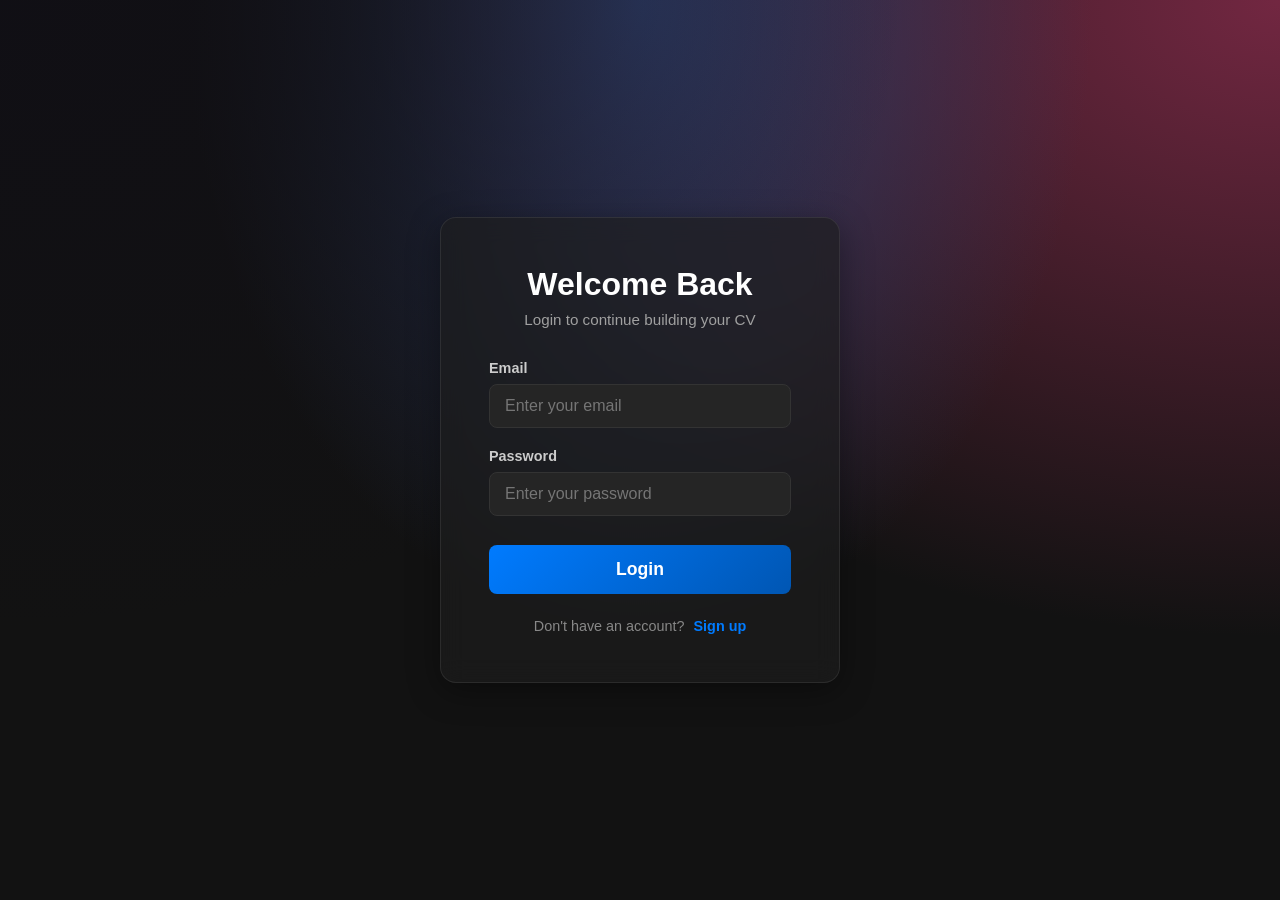
==== form.html @ eed16c17 "first commit" ====
<!DOCTYPE html>
<html lang="en">

<head>
    <meta charset="UTF-8">
    <meta name="viewport" content="width=device-width, initial-scale=1.0">
    <title>CV Builder | Create Your Profile</title>
    <link rel="stylesheet" href="style.css">
    <link rel="stylesheet" href="form.css">
    <link href="https://cdnjs.cloudflare.com/ajax/libs/font-awesome/6.0.0/css/all.min.css" rel="stylesheet">
</head>

<body>
    <nav class="navbar">
        <div class="logo">CV Builder</div>
        <div class="user-info">
            <span id="user-greeting">Welcome, User</span>
            <button onclick="logout()" class="btn-logout">Logout</button>
        </div>
    </nav>

    <div class="main-container">
        <!-- Form Section -->
        <section class="form-section">
            <div class="section-header">
                <h2><i class="fas fa-user-edit"></i> Personal Information</h2>
                <p>Fill in the details to generate your professional CV.</p>
            </div>

            <form id="cv-form">
                <div class="form-grid">
                    <div class="form-group">
                        <label>Full Name</label>
                        <input type="text" id="fullName" required placeholder="e.g. Alice Smith">
                    </div>
                    <div class="form-group">
                        <label>Father's Name</label>
                        <input type="text" id="fatherName" required placeholder="e.g. Bob Smith">
                    </div>
                    <div class="form-group">
                        <label>Date of Birth</label>
                        <input type="date" id="dob" required>
                    </div>
                    <div class="form-group">
                        <label>Age</label>
                        <input type="number" id="age" required placeholder="e.g. 25">
                    </div>
                    <div class="form-group">
                        <label>CNIC</label>
                        <input type="text" id="cnic" required placeholder="00000-0000000-0">
                    </div>
                    <div class="form-group">
                        <label>Phone Number</label>
                        <input type="tel" id="phone" required placeholder="+1 234 567 8900">
                    </div>
                    <div class="form-group full-width">
                        <label>Email</label>
                        <input type="email" id="email" required placeholder="alice@example.com">
                    </div>
                </div>

                <div class="section-header mt-4">
                    <h2><i class="fas fa-graduation-cap"></i> Education & Skills</h2>
                </div>

                <div class="form-grid">
                    <div class="form-group full-width">
                        <label>Education (Highest Degree)</label>
                        <input type="text" id="education" required
                            placeholder="e.g. BS Computer Science, XYZ University">
                    </div>
                    <div class="form-group full-width">
                        <label>Skills (Comma separated)</label>
                        <textarea id="skills" rows="3" placeholder="HTML, CSS, JavaScript, Leadership..."></textarea>
                    </div>
                    <div class="form-group full-width">
                        <label>Experience</label>
                        <textarea id="experience" rows="4" placeholder="Describe your work experience..."></textarea>
                    </div>
                </div>
            </form>
        </section>

        <!-- Template Selection Section -->
        <section class="template-section">
            <div class="section-header">
                <h2><i class="fas fa-palette"></i> Select Template</h2>
                <p>Choose a design for your CV.</p>
            </div>

            <div class="template-grid">
                <!-- Template 1: Modern Split -->
                <div class="template-card selected" onclick="selectTemplate(1)">
                    <div class="template-preview t1">
                        <div class="tp-sidebar">
                            <div class="tp-head">CONTACT</div>
                            <div class="tp-text">Email, Phone</div>
                            <br>
                            <div class="tp-head">SKILLS</div>
                            <div class="tp-text">JS, CSS, HTML</div>
                        </div>
                        <div class="tp-content">
                            <div class="tp-head" style="font-size:10px; border:none; margin-bottom:10px;">JOHN DOE</div>
                            <div class="tp-head">EXPERIENCE</div>
                            <div class="tp-text">Lorem ipsum dolor sit amet, consectetur adipiscing elit.</div>
                            <div class="tp-head">EDUCATION</div>
                            <div class="tp-text">University of XYZ</div>
                        </div>
                    </div>
                    <h4>Modern Split</h4>
                </div>

                <!-- Template 2: Executive -->
                <div class="template-card" onclick="selectTemplate(2)">
                    <div class="template-preview t2">
                        <div class="tp-header">
                            <span class="tp-header-text">JOHN DOE</span>
                            <span style="color:#e74c3c; font-size:6px;">Professional</span>
                        </div>
                        <div class="tp-body">
                            <div class="tp-head">EXPERIENCE HISTORY</div>
                            <div class="tp-text">Sed do eiusmod tempor incididunt ut labore et dolore magna aliqua.
                            </div>
                            <br>
                            <div class="tp-head">EDUCATION</div>
                            <div class="tp-text">Ut enim ad minim veniam, quis nostrud exercitation.</div>
                        </div>
                    </div>
                    <h4>Executive</h4>
                </div>

                <!-- Template 3: Tech Minimal -->
                <div class="template-card" onclick="selectTemplate(3)">
                    <div class="template-preview t3">
                        <div class="tp-body">
                            <div class="tp-main-mini">
                                <span class="tp-head">EDUCATION</span>
                                <div class="tp-text">Duis aute irure dolor in reprehenderit.</div>
                                <br>
                                <span class="tp-head">WORK</span>
                                <div class="tp-text">Excepteur sint occaecat cupidatat non proident.</div>
                            </div>
                            <div class="tp-sidebar-mini">
                                <span class="tp-head" style="border-bottom:2px solid #00b894;">DOB</span>
                                <div class="tp-text">01/01/1990</div>
                            </div>
                        </div>
                    </div>
                    <h4>Tech Minimal</h4>
                </div>

                <!-- Template 4: Classic Grid -->
                <div class="template-card" onclick="selectTemplate(4)">
                    <div class="template-preview t4">
                        <div class="tp-border">
                            <div class="tp-header">JOHN DOE</div>
                            <div class="tp-box tp-full">
                                <div class="tp-head">PROFILE</div>
                                <div class="tp-text">Summary of qualifications...</div>
                            </div>
                            <div class="tp-box tp-half">
                                <div class="tp-head">SKILLS</div>
                                <div class="tp-text">List of skills...</div>
                            </div>
                            <div class="tp-box tp-half">
                                <div class="tp-head">EDU</div>
                                <div class="tp-text">Degree details...</div>
                            </div>
                        </div>
                    </div>
                    <h4>Classic Grid</h4>
                </div>
            </div>

            <div class="action-area">
                <button type="button" onclick="generateCV()" class="btn-generate">
                    Generate CV <i class="fas fa-arrow-right"></i>
                </button>
            </div>
        </section>
    </div>

    <script src="form.js"></script>
</body>

</html>
---- style.css ----
/* Global Variables - Dark/Premium Theme */
:root {
    --primary-color: #ffffff;
    --secondary-color: #a0a0a0;
    --accent-color: #007bff;
    --bg-color: #121212;
    --card-bg: #1e1e1e;
    --text-color: #e0e0e0;
    --border-color: #333;
    --input-bg: #252525;
    --shadow: 0 8px 32px 0 rgba(0, 0, 0, 0.37);
}

* {
    margin: 0;
    padding: 0;
    box-sizing: border-box;
    font-family: 'Segoe UI', Tahoma, Geneva, Verdana, sans-serif;
}

body {
    background-color: var(--bg-color);
    background-image:
        radial-gradient(at 0% 0%, hsla(253, 16%, 7%, 1) 0, transparent 50%),
        radial-gradient(at 50% 0%, hsla(225, 39%, 30%, 1) 0, transparent 50%),
        radial-gradient(at 100% 0%, hsla(339, 49%, 30%, 1) 0, transparent 50%);
    color: var(--text-color);
    display: flex;
    justify-content: center;
    align-items: center;
    min-height: 100vh;
}

/* Auth Container - Glassmorphism */
.auth-container {
    background: rgba(30, 30, 30, 0.65);
    backdrop-filter: blur(12px);
    -webkit-backdrop-filter: blur(12px);
    border-radius: 16px;
    border: 1px solid rgba(255, 255, 255, 0.08);
    width: 400px;
    padding: 3rem;
    box-shadow: var(--shadow);
    text-align: center;
}

.auth-header h2 {
    margin-bottom: 0.5rem;
    color: var(--primary-color);
    font-size: 2rem;
    font-weight: 700;
}

.auth-header p {
    color: var(--secondary-color);
    font-size: 0.95rem;
    margin-bottom: 2rem;
}

/* Forms */
.form-group {
    margin-bottom: 1.2rem;
    text-align: left;
}

.form-group label {
    display: block;
    margin-bottom: 0.5rem;
    font-size: 0.9rem;
    font-weight: 600;
    color: #ccc;
}

.form-group input {
    width: 100%;
    padding: 12px 15px;
    background: var(--input-bg);
    border: 1px solid var(--border-color);
    border-radius: 8px;
    font-size: 1rem;
    color: #fff;
    transition: all 0.3s ease;
}

.form-group input:focus {
    border-color: var(--accent-color);
    box-shadow: 0 0 0 2px rgba(0, 123, 255, 0.25);
    outline: none;
    background: #2a2a2a;
}

.btn {
    width: 100%;
    padding: 14px;
    background: linear-gradient(135deg, #007bff 0%, #0056b3 100%);
    color: white;
    border: none;
    border-radius: 8px;
    cursor: pointer;
    font-size: 1.1rem;
    font-weight: 600;
    transition: transform 0.2s, box-shadow 0.2s;
    margin-top: 10px;
}

.btn:hover {
    transform: translateY(-2px);
    box-shadow: 0 5px 15px rgba(0, 123, 255, 0.4);
}

.btn:active {
    transform: translateY(0);
}

.toggle-text {
    margin-top: 1.5rem;
    font-size: 0.9rem;
    color: #888;
}

.toggle-text a {
    color: var(--accent-color);
    text-decoration: none;
    font-weight: 600;
    cursor: pointer;
    margin-left: 5px;
    transition: color 0.3s;
}

.toggle-text a:hover {
    color: #4da3ff;
    text-decoration: underline;
}

/* Hidden Utility */
.hidden {
    display: none;
}

/* Error Message */
.error-msg {
    background: rgba(220, 53, 69, 0.1);
    color: #ff6b6b;
    padding: 10px;
    border-radius: 6px;
    font-size: 0.85rem;
    margin-bottom: 1.5rem;
    display: none;
    border: 1px solid rgba(220, 53, 69, 0.2);
}
---- form.css ----
/* Navbar */
.navbar {
    position: fixed;
    top: 0;
    width: 100%;
    background: #1a1a1a;
    padding: 1rem 2rem;
    box-shadow: 0 2px 4px rgba(0, 0, 0, 0.2);
    display: flex;
    justify-content: space-between;
    align-items: center;
    z-index: 100;
    border-bottom: 1px solid #333;
}

.logo {
    font-size: 1.5rem;
    font-weight: 700;
    color: #fff;
}

.user-info {
    color: #ccc;
}

.btn-logout {
    padding: 5px 15px;
    background: transparent;
    border: 1px solid #dc3545;
    color: #dc3545;
    border-radius: 4px;
    cursor: pointer;
    margin-left: 10px;
}

.btn-logout:hover {
    background: #dc3545;
    color: white;
}

/* Main Layout */
.main-container {
    display: flex;
    flex-direction: column;
    gap: 3rem;
    max-width: 1000px;
    margin: 80px auto 40px;
    padding: 20px;
}

.form-section,
.template-section {
    background: #252525;
    /* Dark Card */
    padding: 2.5rem;
    border-radius: 12px;
    box-shadow: 0 4px 15px rgba(0, 0, 0, 0.3);
    border: 1px solid #333;
    color: #e0e0e0;
}

.section-header {
    margin-bottom: 1.5rem;
    border-bottom: 1px solid #444;
    padding-bottom: 15px;
}

.section-header h2 {
    font-size: 1.4rem;
    color: #fff;
    display: flex;
    align-items: center;
    gap: 10px;
}

.section-header p {
    font-size: 0.95rem;
    color: #aaa;
    margin-top: 5px;
}

.mt-4 {
    margin-top: 2rem;
}

/* Grid Form */
.form-grid {
    display: grid;
    grid-template-columns: 1fr 1fr;
    gap: 20px;
}

.full-width {
    grid-column: 1 / -1;
}

.form-group label {
    font-size: 0.9rem;
    color: #ccc;
    margin-bottom: 8px;
    display: block;
}

.form-group input,
.form-group textarea {
    width: 100%;
    padding: 12px 15px;
    background: #333;
    border: 1px solid #444;
    border-radius: 6px;
    font-size: 0.95rem;
    color: #fff;
    transition: all 0.3s;
}

.form-group input:focus,
.form-group textarea:focus {
    border-color: var(--accent-color);
    outline: none;
    background: #3a3a3a;
}

.form-group textarea {
    resize: vertical;
}

/* Template Grid (2 per row) */
.template-grid {
    display: grid;
    grid-template-columns: 1fr 1fr;
    /* Exact 2 columns */
    gap: 40px;
    margin-bottom: 40px;
}

@media (max-width: 768px) {
    .template-grid {
        grid-template-columns: 1fr;
    }
}

.template-card {
    border: 3px solid #444;
    border-radius: 12px;
    cursor: pointer;
    padding: 15px;
    text-align: center;
    transition: all 0.3s;
    background: #333;
    box-shadow: 0 4px 10px rgba(0, 0, 0, 0.2);
}

.template-card:hover {
    transform: translateY(-8px);
    border-color: #666;
    box-shadow: 0 10px 25px rgba(0, 0, 0, 0.4);
}

.template-card.selected {
    border-color: var(--accent-color);
    background: #2a3b4c;
}

.template-card h4 {
    margin-top: 15px;
    color: #fff;
}

.template-preview {
    height: 350px;
    background: #fff;
    /* Templates are usually white on paper */
    border: 1px solid #ddd;
    margin-bottom: 10px;
    position: relative;
    overflow: hidden;
    text-align: left;
    font-size: 4px;
    color: #555;
    padding: 15px;
}

/* Mini Previews Style */
.tp-text {
    width: 100%;
    margin-bottom: 4px;
    line-height: 1.4;
    color: #777;
    text-align: justify;
}

.tp-head {
    font-weight: bold;
    font-size: 6px;
    color: #333;
    margin-bottom: 5px;
    border-bottom: 1px solid #eee;
}

.tp-section {
    margin-bottom: 15px;
}

/* T1: Modern Split (Left Dark, Right White) */
.t1 {
    display: flex;
    flex-direction: row;
    padding: 0 !important;
}

.t1 .tp-sidebar {
    width: 35%;
    background: #2c3e50;
    height: 100%;
    padding: 10px;
    color: #bdc3c7;
    display: flex;
    flex-direction: column;
    gap: 5px;
}

.t1 .tp-content {
    width: 65%;
    padding: 15px;
    display: flex;
    flex-direction: column;
    gap: 10px;
}

.t1 .tp-head {
    color: #fff;
    border-bottom: 1px solid #444;
}

.t1 .tp-text {
    color: #888;
}

.t1 .tp-content .tp-head {
    color: #2c3e50;
    border-bottom: 2px solid #3498db;
}

.t1 .tp-content .tp-text {
    color: #555;
}

/* T2: Executive (Top Dark Header, White Body) */
.t2 {
    display: flex;
    flex-direction: column;
    padding: 0 !important;
}

.t2 .tp-header {
    height: 60px;
    background: #1a252f;
    width: 100%;
    display: flex;
    align-items: center;
    justify-content: space-between;
    padding: 0 15px;
    margin: 0;
}

.t2 .tp-header-text {
    color: #fff;
    font-weight: bold;
    font-family: serif;
    font-size: 8px;
}

.t2 .tp-body {
    padding: 15px;
}

.t2 .tp-head {
    color: #2c3e50;
    border-bottom: 1px solid #e74c3c;
    font-family: serif;
}

/* T3: Tech Minimal (Green Top Bar, Grid) */
.t3 {
    display: flex;
    flex-direction: column;
    padding: 0 !important;
    position: relative;
}

.t3::before {
    content: '';
    position: absolute;
    top: 0;
    left: 0;
    width: 100%;
    height: 5px;
    background: #00b894;
}

.t3 .tp-body {
    padding: 20px;
    display: grid;
    grid-template-columns: 2fr 1fr;
    gap: 10px;
    margin-top: 10px;
}

.t3 .tp-head {
    border: none;
    background: #f1f2f6;
    display: inline-block;
    padding: 2px 5px;
    color: #333;
    font-family: monospace;
}

.t3 .tp-sidebar-mini {
    grid-column: 2;
    border-left: 1px solid #eee;
    padding-left: 5px;
}

.t3 .tp-main-mini {
    grid-column: 1;
}

/* T4: Classic Grid (Boxed) */
.t4 {
    padding: 15px;
    background: #f0f0f0;
}

.t4 .tp-border {
    background: #fff;
    padding: 10px;
    height: 100%;
    display: flex;
    flex-wrap: wrap;
    gap: 5px;
    align-content: flex-start;
}

.t4 .tp-header {
    width: 100%;
    text-align: center;
    font-family: serif;
    border-bottom: 2px solid #333;
    margin-bottom: 10px;
    padding-bottom: 5px;
    font-size: 10px;
    color: #000;
}

.t4 .tp-box {
    border: 1px solid #ddd;
    background: #fafafa;
    padding: 5px;
    margin-bottom: 5px;
}

.t4 .tp-full {
    width: 100%;
}

.t4 .tp-half {
    width: 48%;
}

.t4 .tp-head {
    font-family: serif;
    border-bottom: 1px solid #ccc;
    margin-bottom: 3px;
}

.action-area {
    margin-top: 30px;
    text-align: right;
    border-top: 1px solid #444;
    padding-top: 20px;
}

.btn-generate {
    background: var(--accent-color);
    color: white;
    border: none;
    padding: 15px 40px;
    border-radius: 8px;
    font-size: 1.1rem;
    font-weight: 600;
    cursor: pointer;
    transition: all 0.3s;
    box-shadow: 0 4px 15px rgba(0, 123, 255, 0.3);
}

.btn-generate:hover {
    background: #0056b3;
    transform: translateY(-2px);
    box-shadow: 0 6px 20px rgba(0, 123, 255, 0.4);
}
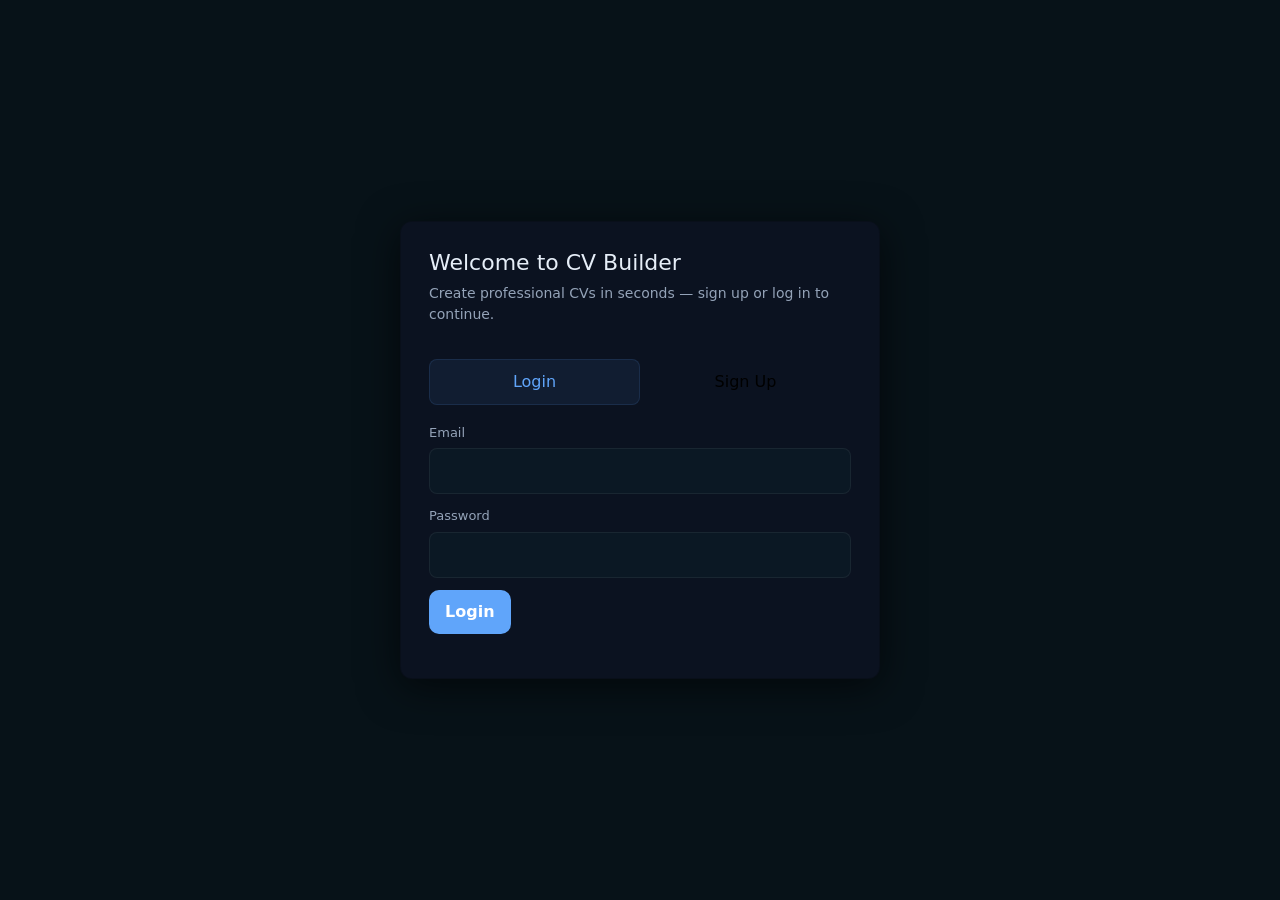
==== commit 07ee32da: "Cv Builder" ====
--- a/form.html
+++ b/form.html
@@ -1,186 +1,93 @@
-<!DOCTYPE html>
+<!doctype html>
 <html lang="en">
+<head>
+  <meta charset="utf-8" />
+  <meta name="viewport" content="width=device-width, initial-scale=1" />
+  <title>CV Builder — Form</title>
+  <link href="https://cdn.jsdelivr.net/npm/bootstrap@5.3.2/dist/css/bootstrap.min.css" rel="stylesheet">
+  <link rel="stylesheet" href="assets/css/style.css" />
+</head>
+<body>
+  <!-- Fixed Navbar (authenticated) -->
+  <nav class="dash-navbar fixed-top">
+    <div class="dash-nav-inner">
+      <!-- <div class="brand">
+        <img src="https://via.placeholder.com/36" alt="logo" class="brand-logo"/>
+        <strong class="brand-name">CV Builder</strong>
+      </div> -->
+      <div class="nav-actions">
+        <label class="switch" title="Toggle theme">
+          <input id="navThemeToggle" type="checkbox" />
+          <span class="slider"></span>
+        </label>
+        <button id="createBtn" class="btn btn-sm btn-primary">Create</button>
+        <button id="logoutBtn" class="btn btn-sm btn-outline-secondary">Logout</button>
+      </div>
+    </div>
+  </nav>
 
-<head>
-    <meta charset="UTF-8">
-    <meta name="viewport" content="width=device-width, initial-scale=1.0">
-    <title>CV Builder | Create Your Profile</title>
-    <link rel="stylesheet" href="style.css">
-    <link rel="stylesheet" href="form.css">
-    <link href="https://cdnjs.cloudflare.com/ajax/libs/font-awesome/6.0.0/css/all.min.css" rel="stylesheet">
-</head>
+  <main class="form-page">
+    <div class="form-grid">
+      <section class="form-panel main-panel">
+        <div style="display:flex;align-items:center;justify-content:space-between">
+          <h2>Your Information</h2>
+          <div style="display:flex;gap:10px;align-items:center">
+            <button id="themeToggle" class="btn secondary">Toggle Theme</button>
+            <button id="saveCvBtn" class="btn secondary">Save CV</button>
+          </div>
+        </div>
+        <form id="cvForm" class="form">
+          <div class="form-field"><label>Title (Resume title)</label><input id="title" placeholder="e.g., Senior Frontend Developer"/></div>
+          <div class="form-field"><label>Full Name</label><input id="fullName" required/></div>
+          <div class="form-field"><label>Father Name</label><input id="fatherName"/></div>
+          <div class="form-field"><label>Age</label><input id="age" type="number"/></div>
+          <div class="form-field"><label>Education (summary)</label><textarea id="education" rows="2"></textarea></div>
+          <div class="form-field"><label>Experience (summary)</label><textarea id="experience" rows="3"></textarea></div>
+          <div class="form-field"><label>Profile Summary</label><textarea id="profile" rows="3" placeholder="Short professional summary"></textarea></div>
+          <div class="form-field"><label>Date of Birth</label><input id="dob" type="date"/></div>
+          <div class="form-field"><label>CNIC</label><input id="cnic"/></div>
+          <div class="form-field"><label>Religion</label><input id="religion" placeholder="e.g., Islam, Christianity"/></div>
+          <div class="form-field"><label>Phone Number</label><input id="phone"/></div>
+          <div class="form-field"><label>Languages</label><input id="languages" placeholder="Comma separated (e.g., English, Urdu)"/></div>
+          <div class="form-field"><label>Skills</label><input id="skills" placeholder="Comma separated"/></div>
 
-<body>
-    <nav class="navbar">
-        <div class="logo">CV Builder</div>
-        <div class="user-info">
-            <span id="user-greeting">Welcome, User</span>
-            <button onclick="logout()" class="btn-logout">Logout</button>
-        </div>
-    </nav>
-
-    <div class="main-container">
-        <!-- Form Section -->
-        <section class="form-section">
-            <div class="section-header">
-                <h2><i class="fas fa-user-edit"></i> Personal Information</h2>
-                <p>Fill in the details to generate your professional CV.</p>
-            </div>
-
-            <form id="cv-form">
-                <div class="form-grid">
-                    <div class="form-group">
-                        <label>Full Name</label>
-                        <input type="text" id="fullName" required placeholder="e.g. Alice Smith">
-                    </div>
-                    <div class="form-group">
-                        <label>Father's Name</label>
-                        <input type="text" id="fatherName" required placeholder="e.g. Bob Smith">
-                    </div>
-                    <div class="form-group">
-                        <label>Date of Birth</label>
-                        <input type="date" id="dob" required>
-                    </div>
-                    <div class="form-group">
-                        <label>Age</label>
-                        <input type="number" id="age" required placeholder="e.g. 25">
-                    </div>
-                    <div class="form-group">
-                        <label>CNIC</label>
-                        <input type="text" id="cnic" required placeholder="00000-0000000-0">
-                    </div>
-                    <div class="form-group">
-                        <label>Phone Number</label>
-                        <input type="tel" id="phone" required placeholder="+1 234 567 8900">
-                    </div>
-                    <div class="form-group full-width">
-                        <label>Email</label>
-                        <input type="email" id="email" required placeholder="alice@example.com">
-                    </div>
-                </div>
-
-                <div class="section-header mt-4">
-                    <h2><i class="fas fa-graduation-cap"></i> Education & Skills</h2>
-                </div>
-
-                <div class="form-grid">
-                    <div class="form-group full-width">
-                        <label>Education (Highest Degree)</label>
-                        <input type="text" id="education" required
-                            placeholder="e.g. BS Computer Science, XYZ University">
-                    </div>
-                    <div class="form-group full-width">
-                        <label>Skills (Comma separated)</label>
-                        <textarea id="skills" rows="3" placeholder="HTML, CSS, JavaScript, Leadership..."></textarea>
-                    </div>
-                    <div class="form-group full-width">
-                        <label>Experience</label>
-                        <textarea id="experience" rows="4" placeholder="Describe your work experience..."></textarea>
-                    </div>
-                </div>
-            </form>
-        </section>
-
-        <!-- Template Selection Section -->
-        <section class="template-section">
-            <div class="section-header">
-                <h2><i class="fas fa-palette"></i> Select Template</h2>
-                <p>Choose a design for your CV.</p>
-            </div>
-
-            <div class="template-grid">
-                <!-- Template 1: Modern Split -->
-                <div class="template-card selected" onclick="selectTemplate(1)">
-                    <div class="template-preview t1">
-                        <div class="tp-sidebar">
-                            <div class="tp-head">CONTACT</div>
-                            <div class="tp-text">Email, Phone</div>
-                            <br>
-                            <div class="tp-head">SKILLS</div>
-                            <div class="tp-text">JS, CSS, HTML</div>
-                        </div>
-                        <div class="tp-content">
-                            <div class="tp-head" style="font-size:10px; border:none; margin-bottom:10px;">JOHN DOE</div>
-                            <div class="tp-head">EXPERIENCE</div>
-                            <div class="tp-text">Lorem ipsum dolor sit amet, consectetur adipiscing elit.</div>
-                            <div class="tp-head">EDUCATION</div>
-                            <div class="tp-text">University of XYZ</div>
-                        </div>
-                    </div>
-                    <h4>Modern Split</h4>
-                </div>
-
-                <!-- Template 2: Executive -->
-                <div class="template-card" onclick="selectTemplate(2)">
-                    <div class="template-preview t2">
-                        <div class="tp-header">
-                            <span class="tp-header-text">JOHN DOE</span>
-                            <span style="color:#e74c3c; font-size:6px;">Professional</span>
-                        </div>
-                        <div class="tp-body">
-                            <div class="tp-head">EXPERIENCE HISTORY</div>
-                            <div class="tp-text">Sed do eiusmod tempor incididunt ut labore et dolore magna aliqua.
-                            </div>
-                            <br>
-                            <div class="tp-head">EDUCATION</div>
-                            <div class="tp-text">Ut enim ad minim veniam, quis nostrud exercitation.</div>
-                        </div>
-                    </div>
-                    <h4>Executive</h4>
-                </div>
-
-                <!-- Template 3: Tech Minimal -->
-                <div class="template-card" onclick="selectTemplate(3)">
-                    <div class="template-preview t3">
-                        <div class="tp-body">
-                            <div class="tp-main-mini">
-                                <span class="tp-head">EDUCATION</span>
-                                <div class="tp-text">Duis aute irure dolor in reprehenderit.</div>
-                                <br>
-                                <span class="tp-head">WORK</span>
-                                <div class="tp-text">Excepteur sint occaecat cupidatat non proident.</div>
-                            </div>
-                            <div class="tp-sidebar-mini">
-                                <span class="tp-head" style="border-bottom:2px solid #00b894;">DOB</span>
-                                <div class="tp-text">01/01/1990</div>
-                            </div>
-                        </div>
-                    </div>
-                    <h4>Tech Minimal</h4>
-                </div>
-
-                <!-- Template 4: Classic Grid -->
-                <div class="template-card" onclick="selectTemplate(4)">
-                    <div class="template-preview t4">
-                        <div class="tp-border">
-                            <div class="tp-header">JOHN DOE</div>
-                            <div class="tp-box tp-full">
-                                <div class="tp-head">PROFILE</div>
-                                <div class="tp-text">Summary of qualifications...</div>
-                            </div>
-                            <div class="tp-box tp-half">
-                                <div class="tp-head">SKILLS</div>
-                                <div class="tp-text">List of skills...</div>
-                            </div>
-                            <div class="tp-box tp-half">
-                                <div class="tp-head">EDU</div>
-                                <div class="tp-text">Degree details...</div>
-                            </div>
-                        </div>
-                    </div>
-                    <h4>Classic Grid</h4>
-                </div>
-            </div>
-
-            <div class="action-area">
-                <button type="button" onclick="generateCV()" class="btn-generate">
-                    Generate CV <i class="fas fa-arrow-right"></i>
-                </button>
-            </div>
-        </section>
+          <div style="display:flex;gap:8px;align-items:center;margin-top:8px">
+            <button id="saveBtn" type="button" class="btn">Save Draft</button>
+            <button id="saveCvBtn" type="button" class="btn secondary">Save CV</button>
+            <button id="applyBtn" type="button" class="btn secondary">Apply to Template</button>
+          </div>
+        </form>
+      </section>
     </div>
 
-    <script src="form.js"></script>
+    <section class="templates-section">
+      <div class="templates-wrap">
+        <div class="side-panel form-panel">
+          <h2>Saved CVs</h2>
+          <div id="savedList" style="display:grid;gap:10px;margin-bottom:12px">
+            <!-- Saved CVs will appear here -->
+          </div>
+        </div>
+        <div class="templates-panel form-panel">
+          <!-- <div style="display:flex;align-items:center;justify-content:space-between">
+            <h2>CV Templates</h2>
+            <button id="toggleSaved" class="btn secondary" title="Show Saved CVs" style="font-size:13px;padding:6px">Saved</button>
+          </div>
+          <p class="muted">Pick a template and click <strong>Apply</strong> to generate your CV.</p> -->
+
+          <div class="templates-grid" id="templatesGrid">
+            <!-- Template cards will be loaded here
+            Inline back button as a centered grid item -->
+            <a href="dashboard.html" class="back-box" aria-label="Back to Dashboard">⬅ Back to Dashboard</a>
+          </div>
+
+        </div>
+      </div>
+
+    </section>
+  </main>
+
+  <script src="https://cdn.jsdelivr.net/npm/bootstrap@5.3.2/dist/js/bootstrap.bundle.min.js"></script>
+  <script src="assets/js/form.js"></script>
 </body>
-
 </html>
--- a/assets/css/style.css
+++ b/assets/css/style.css
@@ -0,0 +1,183 @@
+/* Shared styles — clean, modern UI */
+:root{
+  --bg:#071218; /* dark navy black */
+  --card:#0b1220; /* card background */
+  --primary:#60a5fa; /* accent blue */
+  --muted:#94a3b8; /* muted text */
+  --accent:#06b6d4;
+  --danger:#ef4444;
+  --text:#e6eef8;
+  --input-bg:#0b1824;
+  --input-border:rgba(255,255,255,0.06);
+  --muted-bg:#071922;
+  --card-shadow: 0 8px 40px rgba(0,0,0,0.6);
+}
+
+/* Light theme override */
+body.light{
+  --bg:#fff7ed;
+  --card:#ffffff;
+  --primary:#f59e0b;
+  --muted:#6b7280;
+  --accent:#06b6d4;
+  --danger:#ef4444;
+  --text:#0f172a;
+  --input-bg:#fbfdff;
+  --input-border:#e6eef8;
+  --muted-bg:#fafafa;
+  --card-shadow:0 6px 30px rgba(44,62,80,0.08);
+}
+
+*{box-sizing:border-box;font-family:Inter,ui-sans-serif,system-ui,Segoe UI,Roboto,"Helvetica Neue",Arial}
+html,body{height:100%;margin:0;background:linear-gradient(180deg,#071218 0%,var(--bg) 100%);color:var(--text)}
+.main{min-height:100%}
+.auth-page{display:flex;align-items:center;justify-content:center;height:100vh;padding:20px}
+.card{background:var(--card);border-radius:12px;box-shadow:var(--card-shadow);padding:28px;max-width:480px;width:100%}
+.auth-card h1{margin:0;font-size:22px;color:var(--text)}
+.muted{color:var(--muted);font-size:14px;margin-top:6px}
+.auth-tabs{display:flex;margin:18px 0}
+.tab{flex:1;padding:10px;border-radius:8px;border:1px solid transparent;background:transparent;cursor:pointer}
+.tab.active{background:rgba(96,165,250,0.08);color:var(--primary);border-color:rgba(96,165,250,0.12)}
+.auth-form .form-row{margin-bottom:12px}
+.auth-form label{display:block;font-size:13px;color:var(--muted);margin-bottom:6px}
+.auth-form input, .form input, .form textarea, .form select{width:100%;padding:10px;border-radius:8px;border:1px solid var(--input-border);background:var(--input-bg);color:var(--text)}
+.btn{display:inline-block;background:var(--primary);color:white;padding:10px 16px;border-radius:10px;border:none;cursor:pointer;font-weight:600}
+.btn.secondary{background:transparent;color:var(--primary);border:1px solid rgba(255,255,255,0.06)}
+body.light .btn.secondary{background:#fff7ed;color:var(--primary);border-color:rgba(245,158,11,0.12)}
+.form-actions{display:flex;align-items:center;justify-content:space-between;margin-top:10px}
+.message{color:var(--danger);margin-top:8px}
+.hidden{display:none}
+
+/* Form page styles */
+.form-page{padding:30px;max-width:1100px;margin:24px auto}
+.form-grid{display:grid;grid-template-columns:1fr 420px;gap:24px}
+.form-panel{background:var(--card);padding:18px;border-radius:12px}
+.form-panel h2{margin-top:0}
+.form-field{margin-bottom:12px}
+.form-field label{display:block;font-size:13px;color:var(--muted);margin-bottom:6px}
+.form-field input, .form-field textarea, .form-field select{width:100%;padding:10px;border-radius:8px;border:1px solid #e6eef8}
+.templates-grid{display:grid;grid-template-columns:repeat(2,1fr);gap:12px;margin-top:12px}
+.template-card{background:var(--muted-bg);border-radius:10px;padding:10px;border:1px solid rgba(255,255,255,0.03);cursor:pointer;display:flex;flex-direction:column;min-height:160px;justify-content:space-between;width:100%;max-width:220px}
+.template-card.selected{outline:3px solid rgba(96,165,250,0.14);box-shadow:0 10px 30px rgba(96,165,250,0.06)}
+.saved-card{background:var(--card);padding:8px;border-radius:8px;border:1px solid rgba(255,255,255,0.04)}
+.saved-card .muted{font-size:12px;color:var(--muted)}
+.template-actions{display:flex;justify-content:space-between;gap:8px}
+.template-preview{flex:1;border-radius:6px;background:var(--card);padding:8px;overflow:hidden;color:var(--text)}
+
+/* Final CV page */
+.final-page{padding:20px;max-width:900px;margin:14px auto}
+.cv-actions{display:flex;justify-content:flex-end;gap:12px;margin-bottom:10px}
+
+/* Responsive */
+@media (max-width:900px){
+  .form-grid{grid-template-columns:1fr}
+  .template-card{height:170px}
+}
+
+/* Dashboard fixed navbar + layout */
+.dash-navbar{position:static;top:0;left:0;right:0;width:100%;height:64px;padding:10px 20px;background:linear-gradient(90deg, rgba(2,6,23,0.95), rgba(6,11,20,0.9));z-index:100000;backdrop-filter:blur(6px);box-shadow:0 6px 18px rgba(2,6,23,0.45);transform:none;will-change:transform}
+.dash-nav-inner{max-width:1440px;margin:0 auto;display:flex;align-items:center;justify-content:space-between;gap:12px}
+.brand{display:flex;align-items:center;gap:10px}
+.brand-name{font-weight:700;color:var(--text)}
+.nav-actions{display:flex;align-items:center;gap:10px}
+
+/* Ensure CV templates render as full page content (no internal scroll) and are responsive */
+.cv-template{overflow:visible;max-width:720px;width:100%;margin:24px auto;min-height:auto}
+.cv-template .cv-shell{height:auto;overflow:visible}
+@media (max-width:720px){ .cv-template{margin:12px;padding:14px;width:100%} .t1-header,.t2-top,.t3-side,.t4-head{top:72px} }
+.nav-actions .btn{border-radius:8px;padding:8px 12px}
+.nav-actions .btn.btn-primary{background:var(--primary);border:none}
+.nav-actions .btn:hover{transform:translateY(-1px);transition:all .12s ease}
+
+/* Ensure page scrolls (not inner elements) and content isn't hidden */
+html, body { height: auto; overflow-y: auto }
+.dashboard-frame, .form-page, .final-page { padding-top: 84px }
+@media (max-width:720px){ .dashboard-frame, .form-page, .final-page { padding-top: 72px } }
+
+/* simple toggle switch */
+.switch{display:inline-block;position:relative;width:44px;height:24px}
+.switch input{display:none}
+.switch .slider{position:absolute;cursor:pointer;top:0;left:0;right:0;bottom:0;background:rgba(255,255,255,0.06);border-radius:24px}
+.switch .slider:before{content:"";position:absolute;height:18px;width:18px;left:3px;top:3px;background:#fff;border-radius:50%;transition:all .15s}
+.switch input:checked + .slider{background:linear-gradient(90deg,var(--primary),var(--accent))}
+.switch input:checked + .slider:before{transform:translateX(20px)}
+
+/* Dashboard/frame - desktop mockup 1440x1024 */
+.dashboard-frame{min-height:100vh;display:flex;align-items:flex-start;justify-content:center}
+.dashboard-inner{max-width:1440px;width:100%;height:auto;min-height:1024px;background:linear-gradient(180deg, rgba(255,255,255,0.02), transparent);border-radius:14px;padding:28px;margin:12px;box-shadow:0 20px 60px rgba(2,6,23,0.5);overflow:visible}
+/* ensure the page scrolls, not inner container */
+body, html {height:auto}
+@media (max-width:1100px){ .dashboard-inner{min-height:auto} }
+
+/* Projects grid */
+.projects-grid{display:grid;grid-template-columns:repeat(2,1fr);gap:18px}
+.project-card{background:var(--card);border-radius:12px;padding:12px;border:1px solid rgba(255,255,255,0.04);display:flex;flex-direction:column;gap:10px;cursor:pointer;transition:transform .12s ease, box-shadow .12s ease}
+.project-card:hover{transform:translateY(-6px);box-shadow:0 18px 40px rgba(2,6,23,0.5)}
+.project-preview img{width:100%;height:160px;object-fit:cover;border-radius:8px}
+.project-title{font-weight:700}
+.project-desc{font-size:13px;color:var(--muted)}
+
+/* Center helper for dashboard cards */
+.center-card{max-width:880px;margin:0 auto}
+@media (max-width:720px){.center-card{max-width:100%;margin:0 12px}}
+
+/* Center the dashboard header (title + subtitle) */
+.dashboard-header{justify-content:center !important;align-items:center !important;flex-direction:column;gap:6px;text-align:center}
+.dashboard-header .h4{margin:0}
+@media (min-width:900px){.dashboard-header{flex-direction:column}}
+
+/* Ensure the resume list & project panel have spacing and visuals */
+#resumesList .saved-card{background:var(--muted-bg);border-radius:10px;padding:12px}
+#projectsPanel{min-height:260px}
+
+/* Mobile overrides: remove fixed desktop height and stack grid */
+@media (max-width:1100px){
+  .dashboard-inner{height:auto;padding:18px}
+  .projects-grid{grid-template-columns:1fr}
+}
+@media (max-width:720px){
+  .dash-nav-inner{padding:0 12px}
+  .dash-navbar{height:56px}
+  .nav-actions .btn{padding:6px 10px;font-size:13px}
+  .dashboard-inner{margin:8px;padding:14px}
+}
+
+/* Center form and place templates below in 2-column grid */
+.form-page{padding:30px;max-width:1100px;margin:24px auto;display:flex;flex-direction:column;gap:20px;align-items:center}
+.form-grid{width:100%;display:flex;justify-content:center}
+.form-panel{max-width:820px;width:100%}
+.main-panel{box-shadow:0 18px 40px rgba(2,6,23,0.06)}
+
+ .templates-section{width:100%;max-width:1100px;margin:0 auto;display:flex;justify-content:center}
+ .templates-wrap{display:grid;grid-template-columns:1fr;gap:20px;align-items:start;margin:0 auto;justify-content:center;position:relative}
+ /* Hide side saved-list on desktop to prioritize centered templates. Use the 'visible' class to show it (toggled by user). */
+ .side-panel{display:none;max-width:320px}
+ .side-panel.visible{display:block;position:fixed;left:24px;top:120px;max-width:300px;background:var(--card);padding:12px;border-radius:8px;box-shadow:var(--card-shadow);z-index:200}
+ .templates-panel{width:100%;display:flex;justify-content:center;padding:6px}
+
+ /* Uniform template cards and compact previews (2 per row layout) */
+ .templates-grid{display:grid;grid-template-columns:repeat(2,340px);justify-content:center;justify-items:center;grid-auto-flow:row;gap:20px;margin-top:12px;align-items:start;max-width:760px;margin-left:auto;margin-right:auto}
+.template-card{background:var(--muted-bg);border-radius:10px;padding:10px;border:1px solid rgba(255,255,255,0.03);cursor:pointer;display:flex;flex-direction:column;height:190px;justify-content:space-between;width:100%;max-width:340px;overflow:visible}
+.template-preview{width:100%;height:140px;overflow:hidden;border-radius:6px;background:transparent;display:flex;align-items:center;justify-content:center;padding:6px;position:relative}
+/* Blur preview content to hide dummy personal data */
+.template-preview .cv-template{max-width:720px;width:100%;margin:0;padding:0;box-shadow:none;border:none;font-size:12px;transform:scale(0.9);transform-origin:center;background:transparent !important;filter:blur(1.2px) grayscale(10%);opacity:0.95}
+.template-preview .cv-template *{font-size:inherit;line-height:1;margin:0;padding:0}
+/* Force headers/sidebars to behave statically inside the small preview to avoid reserved sticky space */
+.template-preview .t1-header, .template-preview .t2-top, .template-preview .t3-side, .template-preview .t4-head{position:static !important;top:auto !important;z-index:auto !important}
+/* Strip internal shadows, backgrounds and borders from injected templates inside the preview */
+.template-preview .cv-template, .template-preview .cv-template *{background:transparent !important;box-shadow:none !important;border:none !important;color:inherit}
+.template-preview img{max-width:100%;max-height:100%;object-fit:contain}
+.template-preview .avatar{width:40px;height:40px}
+.template-actions{display:flex;justify-content:space-between;align-items:center;gap:8px;margin-top:8px}
+.back-center{display:none}
+/* Hide floating Back buttons by default; show only when placed inside the templates grid */
+a[aria-label="Back to Dashboard"]{display:none !important}
+.templates-grid a[aria-label="Back to Dashboard"]{display:inline-block !important;grid-column:1 / -1;justify-self:center;margin-top:8px}
+
+/* Compact back box when placed inside the templates grid */
+.templates-grid .back-box{display:inline-block;background:rgba(255,255,255,0.03);color:var(--text);border:1px solid rgba(255,255,255,0.06);padding:6px 12px;border-radius:8px;font-size:13px;text-decoration:none;box-shadow:none;min-width:120px;text-align:center;transition:all .12s ease}
+.templates-grid .back-box:hover{transform:translateY(-3px);background:rgba(255,255,255,0.06)}
+@media (max-width:720px){.templates-grid .back-box{min-width:100px;padding:6px 10px;font-size:12px}}
+
+@media (max-width:1100px){.templates-grid{grid-template-columns:repeat(2,1fr);justify-content:center}.template-preview{height:120px}.template-card{height:180px}.template-preview .cv-template{transform:scale(0.94);filter:blur(1px)}}
+@media (max-width:720px){.templates-wrap{grid-template-columns:1fr}.templates-grid{grid-template-columns:1fr}.template-card{max-width:100%;height:auto}.template-preview{height:100px}.template-preview .cv-template{transform:scale(1);filter:blur(0.8px);transform-origin:center}}
